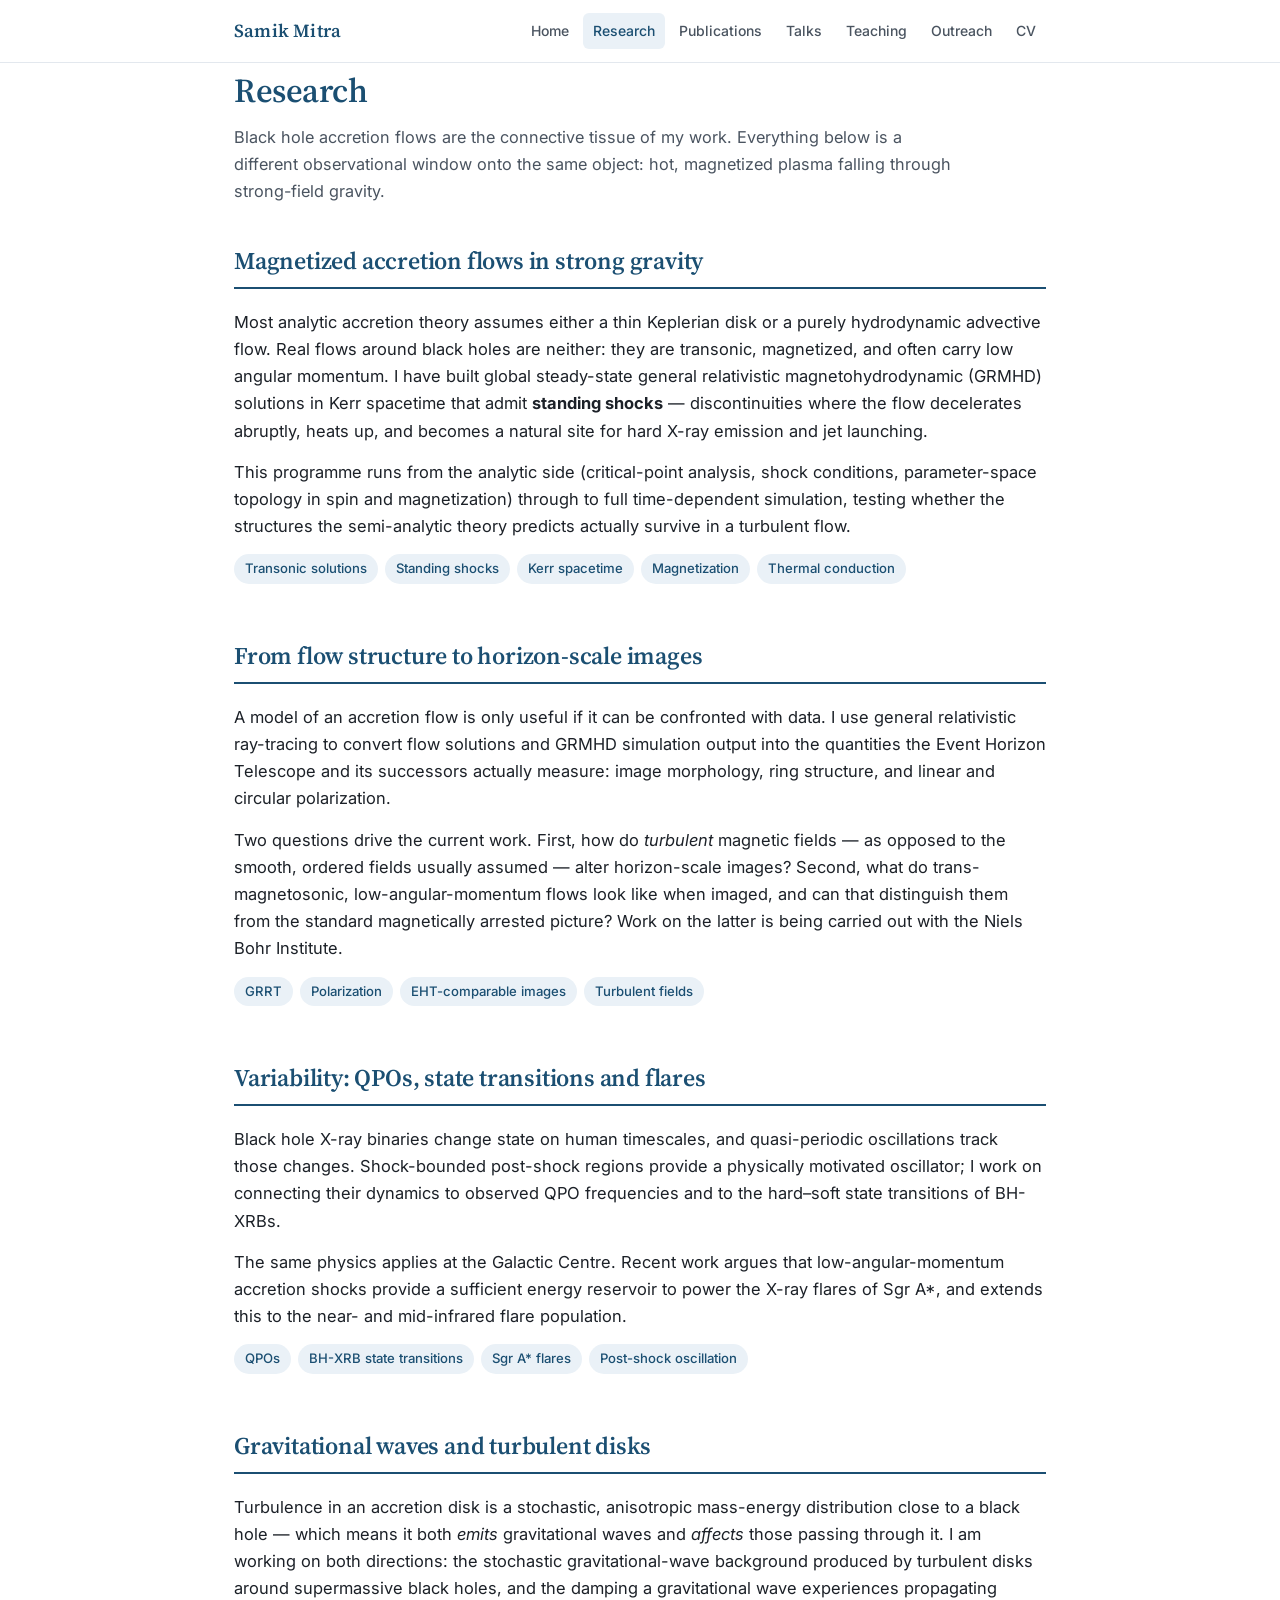
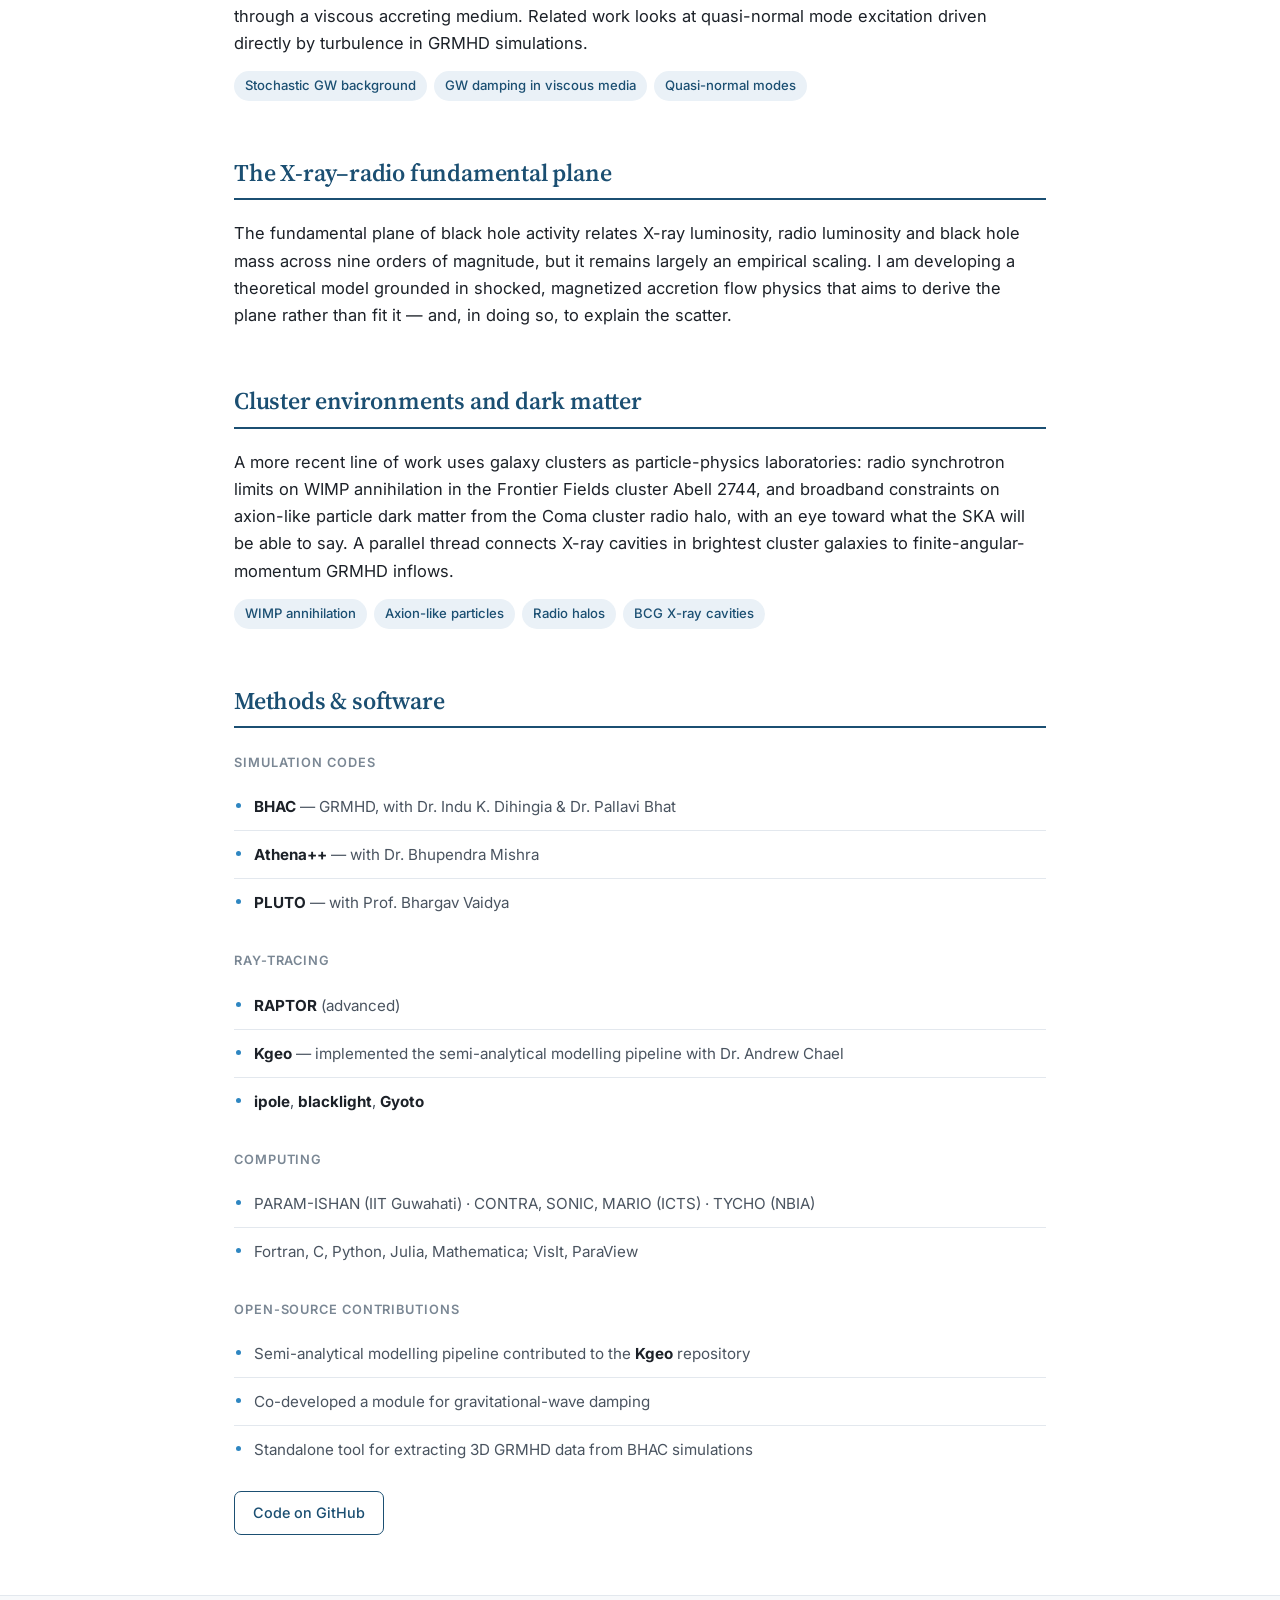
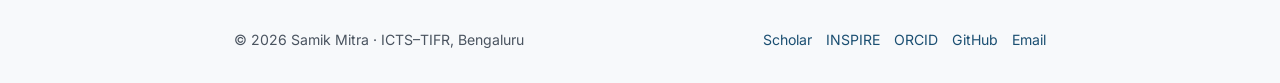
==== research.html @ 8c66abfa "Add files via upload Personal academic website" ====
<!DOCTYPE html>
<html lang="en">
<head>
<meta charset="utf-8">
<meta name="viewport" content="width=device-width, initial-scale=1">
<title>Research — Samik Mitra</title>
<meta name="description" content="Research themes: GRMHD accretion flows, shocks, QPOs, horizon-scale imaging, gravitational waves from turbulent disks, dark matter in clusters.">
<link rel="preconnect" href="https://fonts.googleapis.com">
<link rel="preconnect" href="https://fonts.gstatic.com" crossorigin>
<link href="https://fonts.googleapis.com/css2?family=Inter:wght@400;500;600&family=Source+Serif+4:opsz,wght@8..60,400;8..60,600&display=swap" rel="stylesheet">
<link rel="stylesheet" href="style.css">
</head>
<body>

<header class="site">
  <div class="wrap">
    <a class="brand" href="index.html">Samik Mitra</a>
    <nav class="site">
      <a href="index.html">Home</a>
      <a href="research.html" class="active">Research</a>
      <a href="publications.html">Publications</a>
      <a href="talks.html">Talks</a>
      <a href="teaching.html">Teaching</a>
      <a href="outreach.html">Outreach</a>
      <a href="cv/Mitra_Samik_CV.pdf">CV</a>
    </nav>
  </div>
</header>

<main class="wrap">
  <h1 class="page-title">Research</h1>
  <p class="page-intro">
    Black hole accretion flows are the connective tissue of my work. Everything below is a
    different observational window onto the same object: hot, magnetized plasma falling through
    strong-field gravity.
  </p>

  <section>
    <h2 class="ruled">Magnetized accretion flows in strong gravity</h2>
    <p>
      Most analytic accretion theory assumes either a thin Keplerian disk or a purely
      hydrodynamic advective flow. Real flows around black holes are neither: they are
      transonic, magnetized, and often carry low angular momentum. I have built global
      steady-state general relativistic magnetohydrodynamic (GRMHD) solutions in Kerr spacetime
      that admit <strong>standing shocks</strong> &mdash; discontinuities where the flow
      decelerates abruptly, heats up, and becomes a natural site for hard X-ray emission and
      jet launching.
    </p>
    <p>
      This programme runs from the analytic side (critical-point analysis, shock conditions,
      parameter-space topology in spin and magnetization) through to full time-dependent
      simulation, testing whether the structures the semi-analytic theory predicts actually
      survive in a turbulent flow.
    </p>
    <div class="chips">
      <span class="chip">Transonic solutions</span>
      <span class="chip">Standing shocks</span>
      <span class="chip">Kerr spacetime</span>
      <span class="chip">Magnetization</span>
      <span class="chip">Thermal conduction</span>
    </div>
  </section>

  <section>
    <h2 class="ruled">From flow structure to horizon-scale images</h2>
    <p>
      A model of an accretion flow is only useful if it can be confronted with data. I use
      general relativistic ray-tracing to convert flow solutions and GRMHD simulation output
      into the quantities the Event Horizon Telescope and its successors actually measure:
      image morphology, ring structure, and linear and circular polarization.
    </p>
    <p>
      Two questions drive the current work. First, how do <em>turbulent</em> magnetic fields
      &mdash; as opposed to the smooth, ordered fields usually assumed &mdash; alter horizon-scale
      images? Second, what do trans-magnetosonic, low-angular-momentum flows look like when
      imaged, and can that distinguish them from the standard magnetically arrested picture?
      Work on the latter is being carried out with the Niels Bohr Institute.
    </p>
    <div class="chips">
      <span class="chip">GRRT</span>
      <span class="chip">Polarization</span>
      <span class="chip">EHT-comparable images</span>
      <span class="chip">Turbulent fields</span>
    </div>
  </section>

  <section>
    <h2 class="ruled">Variability: QPOs, state transitions and flares</h2>
    <p>
      Black hole X-ray binaries change state on human timescales, and quasi-periodic
      oscillations track those changes. Shock-bounded post-shock regions provide a physically
      motivated oscillator; I work on connecting their dynamics to observed QPO frequencies
      and to the hard&ndash;soft state transitions of BH-XRBs.
    </p>
    <p>
      The same physics applies at the Galactic Centre. Recent work argues that
      low-angular-momentum accretion shocks provide a sufficient energy reservoir to power the
      X-ray flares of Sgr A*, and extends this to the near- and mid-infrared flare population.
    </p>
    <div class="chips">
      <span class="chip">QPOs</span>
      <span class="chip">BH-XRB state transitions</span>
      <span class="chip">Sgr A* flares</span>
      <span class="chip">Post-shock oscillation</span>
    </div>
  </section>

  <section>
    <h2 class="ruled">Gravitational waves and turbulent disks</h2>
    <p>
      Turbulence in an accretion disk is a stochastic, anisotropic mass-energy distribution
      close to a black hole &mdash; which means it both <em>emits</em> gravitational waves and
      <em>affects</em> those passing through it. I am working on both directions: the stochastic
      gravitational-wave background produced by turbulent disks around supermassive black holes,
      and the damping a gravitational wave experiences propagating through a viscous accreting
      medium. Related work looks at quasi-normal mode excitation driven directly by turbulence
      in GRMHD simulations.
    </p>
    <div class="chips">
      <span class="chip">Stochastic GW background</span>
      <span class="chip">GW damping in viscous media</span>
      <span class="chip">Quasi-normal modes</span>
    </div>
  </section>

  <section>
    <h2 class="ruled">The X-ray&ndash;radio fundamental plane</h2>
    <p>
      The fundamental plane of black hole activity relates X-ray luminosity, radio luminosity
      and black hole mass across nine orders of magnitude, but it remains largely an empirical
      scaling. I am developing a theoretical model grounded in shocked, magnetized accretion
      flow physics that aims to derive the plane rather than fit it &mdash; and, in doing so,
      to explain the scatter.
    </p>
  </section>

  <section>
    <h2 class="ruled">Cluster environments and dark matter</h2>
    <p>
      A more recent line of work uses galaxy clusters as particle-physics laboratories:
      radio synchrotron limits on WIMP annihilation in the Frontier Fields cluster Abell 2744,
      and broadband constraints on axion-like particle dark matter from the Coma cluster radio
      halo, with an eye toward what the SKA will be able to say. A parallel thread connects
      X-ray cavities in brightest cluster galaxies to finite-angular-momentum GRMHD inflows.
    </p>
    <div class="chips">
      <span class="chip">WIMP annihilation</span>
      <span class="chip">Axion-like particles</span>
      <span class="chip">Radio halos</span>
      <span class="chip">BCG X-ray cavities</span>
    </div>
  </section>

  <section>
    <h2 class="ruled">Methods &amp; software</h2>
    <h4>Simulation codes</h4>
    <ul class="plain">
      <li><strong>BHAC</strong> &mdash; GRMHD, with Dr. Indu K. Dihingia &amp; Dr. Pallavi Bhat</li>
      <li><strong>Athena++</strong> &mdash; with Dr. Bhupendra Mishra</li>
      <li><strong>PLUTO</strong> &mdash; with Prof. Bhargav Vaidya</li>
    </ul>
    <h4>Ray-tracing</h4>
    <ul class="plain">
      <li><strong>RAPTOR</strong> (advanced)</li>
      <li><strong>Kgeo</strong> &mdash; implemented the semi-analytical modelling pipeline with Dr. Andrew Chael</li>
      <li><strong>ipole</strong>, <strong>blacklight</strong>, <strong>Gyoto</strong></li>
    </ul>
    <h4>Computing</h4>
    <ul class="plain">
      <li>PARAM-ISHAN (IIT Guwahati) · CONTRA, SONIC, MARIO (ICTS) · TYCHO (NBIA)</li>
      <li>Fortran, C, Python, Julia, Mathematica; VisIt, ParaView</li>
    </ul>
    <h4>Open-source contributions</h4>
    <ul class="plain">
      <li>Semi-analytical modelling pipeline contributed to the <strong>Kgeo</strong> repository</li>
      <li>Co-developed a module for gravitational-wave damping</li>
      <li>Standalone tool for extracting 3D GRMHD data from BHAC simulations</li>
    </ul>
    <p style="margin-top:18px"><a class="btn ghost" href="https://github.com/R-0-n-Y">Code on GitHub</a></p>
  </section>

</main>

<footer class="site">
  <div class="wrap">
    <div>&copy; 2026 Samik Mitra · ICTS&ndash;TIFR, Bengaluru</div>
    <div class="fl">
      <a href="https://scholar.google.com/citations?hl=en&user=CJJ-J1IAAAAJ">Scholar</a>
      <a href="https://inspirehep.net/authors/2062596">INSPIRE</a>
      <a href="https://orcid.org/0000-0002-5730-0376">ORCID</a>
      <a href="https://github.com/R-0-n-Y">GitHub</a>
      <a href="mailto:samik.mitra@icts.res.in">Email</a>
    </div>
  </div>
</footer>

</body>
</html>
---- style.css ----
/* ============================================================
   Samik Mitra — personal academic site
   Single stylesheet. Edit colors in :root and everything follows.
   ============================================================ */

:root {
  --accent:        #1B4F72;   /* deep blue (from your CV) */
  --accent-light:  #2E86C1;
  --accent-soft:   #eaf1f7;
  --ink:           #1c2128;
  --ink-soft:      #4a5460;
  --ink-faint:     #7a8794;
  --rule:          #e3e8ee;
  --bg:            #ffffff;
  --bg-alt:        #f7f9fb;
  --maxw:          860px;
  --serif: "Source Serif 4", "Iowan Old Style", Georgia, "Times New Roman", serif;
  --sans:  "Inter", -apple-system, BlinkMacSystemFont, "Segoe UI", Helvetica, Arial, sans-serif;
}

* { box-sizing: border-box; }

html { scroll-behavior: smooth; }

body {
  margin: 0;
  background: var(--bg);
  color: var(--ink);
  font-family: var(--sans);
  font-size: 16.5px;
  line-height: 1.65;
  -webkit-font-smoothing: antialiased;
}

.wrap { max-width: var(--maxw); margin: 0 auto; padding: 0 24px; }

a { color: var(--accent); text-decoration: none; }
a:hover { text-decoration: underline; }

/* ---------- Header / nav ---------- */
header.site {
  border-bottom: 1px solid var(--rule);
  background: rgba(255,255,255,.92);
  backdrop-filter: saturate(180%) blur(8px);
  position: sticky; top: 0; z-index: 50;
}
header.site .wrap {
  display: flex; align-items: center; justify-content: space-between;
  gap: 16px; min-height: 62px; flex-wrap: wrap;
}
.brand {
  font-family: var(--serif);
  font-size: 1.15rem; font-weight: 600; color: var(--accent);
  letter-spacing: .2px; white-space: nowrap;
}
.brand:hover { text-decoration: none; }
nav.site { display: flex; gap: 4px; flex-wrap: wrap; }
nav.site a {
  color: var(--ink-soft);
  font-size: .875rem; font-weight: 500;
  padding: 6px 10px; border-radius: 6px;
}
nav.site a:hover { background: var(--accent-soft); color: var(--accent); text-decoration: none; }
nav.site a.active { color: var(--accent); background: var(--accent-soft); }

/* ---------- Hero ---------- */
.hero {
  background: linear-gradient(180deg, #0b1220 0%, #101c2e 100%);
  color: #eef3f8;
  padding: 0; position: relative; overflow: hidden;
  border-bottom: 1px solid #0b1220;
}
.hero .wrap {
  position: relative; z-index: 2;
  padding: 72px 24px 64px;
  display: grid; grid-template-columns: 1fr 260px; gap: 40px; align-items: center;
}
.hero-art { position: absolute; inset: 0; z-index: 1; opacity: .55; }
.hero-art img, .hero-art svg { width: 100%; height: 100%; object-fit: cover; }
.hero h1 {
  font-family: var(--serif);
  font-size: clamp(2rem, 5vw, 2.9rem);
  line-height: 1.12; margin: 0 0 6px; font-weight: 600; letter-spacing: -.5px;
}
.hero .role { color: #9fc4e2; font-size: 1rem; margin: 0 0 4px; font-weight: 500; }
.hero .affil { color: #b9c8d6; font-size: .93rem; margin: 0 0 18px; }
.hero p.lede { color: #d5e0ea; font-size: 1.02rem; max-width: 46em; margin: 0 0 22px; }
.hero .links { display: flex; flex-wrap: wrap; gap: 8px; }
.hero .links a {
  color: #dbe8f3; border: 1px solid rgba(255,255,255,.28);
  padding: 6px 12px; border-radius: 999px; font-size: .82rem; font-weight: 500;
  background: rgba(255,255,255,.06);
}
.hero .links a:hover { background: rgba(255,255,255,.16); text-decoration: none; }
.hero .links a.primary { background: var(--accent-light); border-color: var(--accent-light); color: #fff; }

.portrait {
  width: 100%; aspect-ratio: 1/1; border-radius: 50%;
  object-fit: cover; border: 3px solid rgba(255,255,255,.25);
  background: #1b2b40;
}
.portrait-placeholder {
  width: 100%; aspect-ratio: 1/1; border-radius: 50%;
  border: 2px dashed rgba(255,255,255,.3);
  display: grid; place-items: center; text-align: center;
  color: #8fa6bb; font-size: .74rem; padding: 20px; line-height: 1.4;
}

/* ---------- Sections ---------- */
main { padding: 48px 0 20px; }
section { margin-bottom: 52px; }
h2 {
  font-family: var(--serif); font-size: 1.5rem; font-weight: 600;
  color: var(--accent); margin: 0 0 4px; letter-spacing: -.2px;
}
h2 + .sub { color: var(--ink-faint); font-size: .88rem; margin: 0 0 20px; }
h2.ruled { border-bottom: 2px solid var(--accent); padding-bottom: 6px; margin-bottom: 20px; }
h3 {
  font-family: var(--serif); font-size: 1.12rem; font-weight: 600;
  margin: 26px 0 8px; color: var(--ink);
}
h4 { font-size: .8rem; text-transform: uppercase; letter-spacing: .9px;
     color: var(--ink-faint); margin: 24px 0 10px; font-weight: 600; }
p { margin: 0 0 14px; }

.page-title {
  font-family: var(--serif); font-size: 2.1rem; font-weight: 600;
  color: var(--accent); margin: 0 0 6px; letter-spacing: -.5px;
}
.page-intro { color: var(--ink-soft); font-size: 1.02rem; margin: 0 0 36px; max-width: 44em; }

/* ---------- Stat strip ---------- */
.stats {
  display: grid; grid-template-columns: repeat(4, 1fr); gap: 1px;
  background: var(--rule); border: 1px solid var(--rule); border-radius: 10px;
  overflow: hidden; margin: 0 0 44px;
}
.stat { background: #fff; padding: 18px 14px; text-align: center; }
.stat .n { font-family: var(--serif); font-size: 1.7rem; font-weight: 600; color: var(--accent); display: block; line-height: 1.1; }
.stat .l { font-size: .74rem; text-transform: uppercase; letter-spacing: .7px; color: var(--ink-faint); }

/* ---------- Cards ---------- */
.cards { display: grid; grid-template-columns: repeat(auto-fit, minmax(250px,1fr)); gap: 16px; }
.card {
  border: 1px solid var(--rule); border-radius: 10px; padding: 20px 20px 18px;
  background: #fff; transition: border-color .15s, box-shadow .15s;
}
.card:hover { border-color: var(--accent-light); box-shadow: 0 3px 14px rgba(27,79,114,.07); }
.card h3 { margin: 0 0 8px; font-size: 1.03rem; }
.card p { font-size: .92rem; color: var(--ink-soft); margin: 0; }

/* ---------- Timeline / entries ---------- */
.entry { padding: 14px 0; border-bottom: 1px solid var(--rule); }
.entry:last-child { border-bottom: none; }
.entry .top { display: flex; justify-content: space-between; gap: 16px; align-items: baseline; flex-wrap: wrap; }
.entry .what { font-weight: 600; color: var(--ink); }
.entry .when { color: var(--ink-faint); font-size: .84rem; white-space: nowrap; font-variant-numeric: tabular-nums; }
.entry .who { color: var(--ink-soft); font-size: .91rem; font-style: italic; }
.entry ul { margin: 8px 0 0; padding-left: 20px; }
.entry li { font-size: .93rem; color: var(--ink-soft); margin-bottom: 3px; }

/* ---------- Publications ---------- */
ol.pubs { list-style: none; counter-reset: pub; padding: 0; margin: 0; }
ol.pubs li {
  counter-increment: pub; position: relative;
  padding: 16px 0 16px 42px; border-bottom: 1px solid var(--rule);
}
ol.pubs li:last-child { border-bottom: none; }
ol.pubs li::before {
  content: counter(pub); position: absolute; left: 0; top: 17px;
  width: 27px; height: 27px; border-radius: 50%;
  background: var(--accent-soft); color: var(--accent);
  font-size: .78rem; font-weight: 600; display: grid; place-items: center;
  font-variant-numeric: tabular-nums;
}
.pub-title { font-weight: 600; color: var(--ink); display: block; margin-bottom: 3px; line-height: 1.45; }
.pub-authors { font-size: .89rem; color: var(--ink-soft); }
.pub-authors .me { color: var(--accent); font-weight: 600; }
.pub-venue { font-size: .87rem; color: var(--ink-faint); font-style: italic; }
.tag {
  display: inline-block; font-size: .68rem; text-transform: uppercase; letter-spacing: .6px;
  padding: 2px 7px; border-radius: 4px; font-weight: 600; vertical-align: 2px; margin-left: 6px;
}
.tag.first { background: var(--accent); color: #fff; }
.tag.review { background: #fdf0d5; color: #8a5b00; }
.tag.proc { background: #eef3f7; color: var(--ink-soft); }

/* ---------- Lists ---------- */
ul.plain { list-style: none; padding: 0; margin: 0; }
ul.plain > li {
  padding: 11px 0 11px 20px; border-bottom: 1px solid var(--rule);
  font-size: .95rem; position: relative; color: var(--ink-soft);
}
ul.plain > li:last-child { border-bottom: none; }
ul.plain > li::before {
  content: ""; position: absolute; left: 2px; top: 20px;
  width: 5px; height: 5px; border-radius: 50%; background: var(--accent-light);
}
ul.plain li strong, ul.plain li em { color: var(--ink); }
.meta { color: var(--ink-faint); font-size: .85rem; }

/* ---------- Callout ---------- */
.callout {
  background: var(--bg-alt); border-left: 3px solid var(--accent-light);
  padding: 16px 20px; border-radius: 0 8px 8px 0; margin: 0 0 24px;
  font-size: .94rem; color: var(--ink-soft);
}

/* ---------- Buttons ---------- */
.btn {
  display: inline-block; background: var(--accent); color: #fff;
  padding: 9px 18px; border-radius: 7px; font-size: .9rem; font-weight: 500;
}
.btn:hover { background: var(--accent-light); text-decoration: none; }
.btn.ghost { background: transparent; color: var(--accent); border: 1px solid var(--accent); }
.btn.ghost:hover { background: var(--accent-soft); }

/* ---------- Chips ---------- */
.chips { display: flex; flex-wrap: wrap; gap: 7px; margin: 10px 0 0; }
.chip {
  background: var(--accent-soft); color: var(--accent);
  padding: 4px 11px; border-radius: 999px; font-size: .82rem; font-weight: 500;
}

/* ---------- Footer ---------- */
footer.site {
  border-top: 1px solid var(--rule); background: var(--bg-alt);
  margin-top: 60px; padding: 32px 0; font-size: .88rem; color: var(--ink-soft);
}
footer.site .wrap { display: flex; justify-content: space-between; gap: 20px; flex-wrap: wrap; }
footer.site .fl { display: flex; gap: 14px; flex-wrap: wrap; }

/* ---------- Responsive ---------- */
@media (max-width: 700px) {
  .hero .wrap { grid-template-columns: 1fr; padding: 48px 24px 44px; }
  .portrait, .portrait-placeholder { max-width: 170px; }
  .stats { grid-template-columns: repeat(2, 1fr); }
  header.site .wrap { min-height: auto; padding-top: 10px; padding-bottom: 10px; }
}

@media print {
  header.site, footer.site, .hero-art { display: none; }
  body { font-size: 11pt; }
}
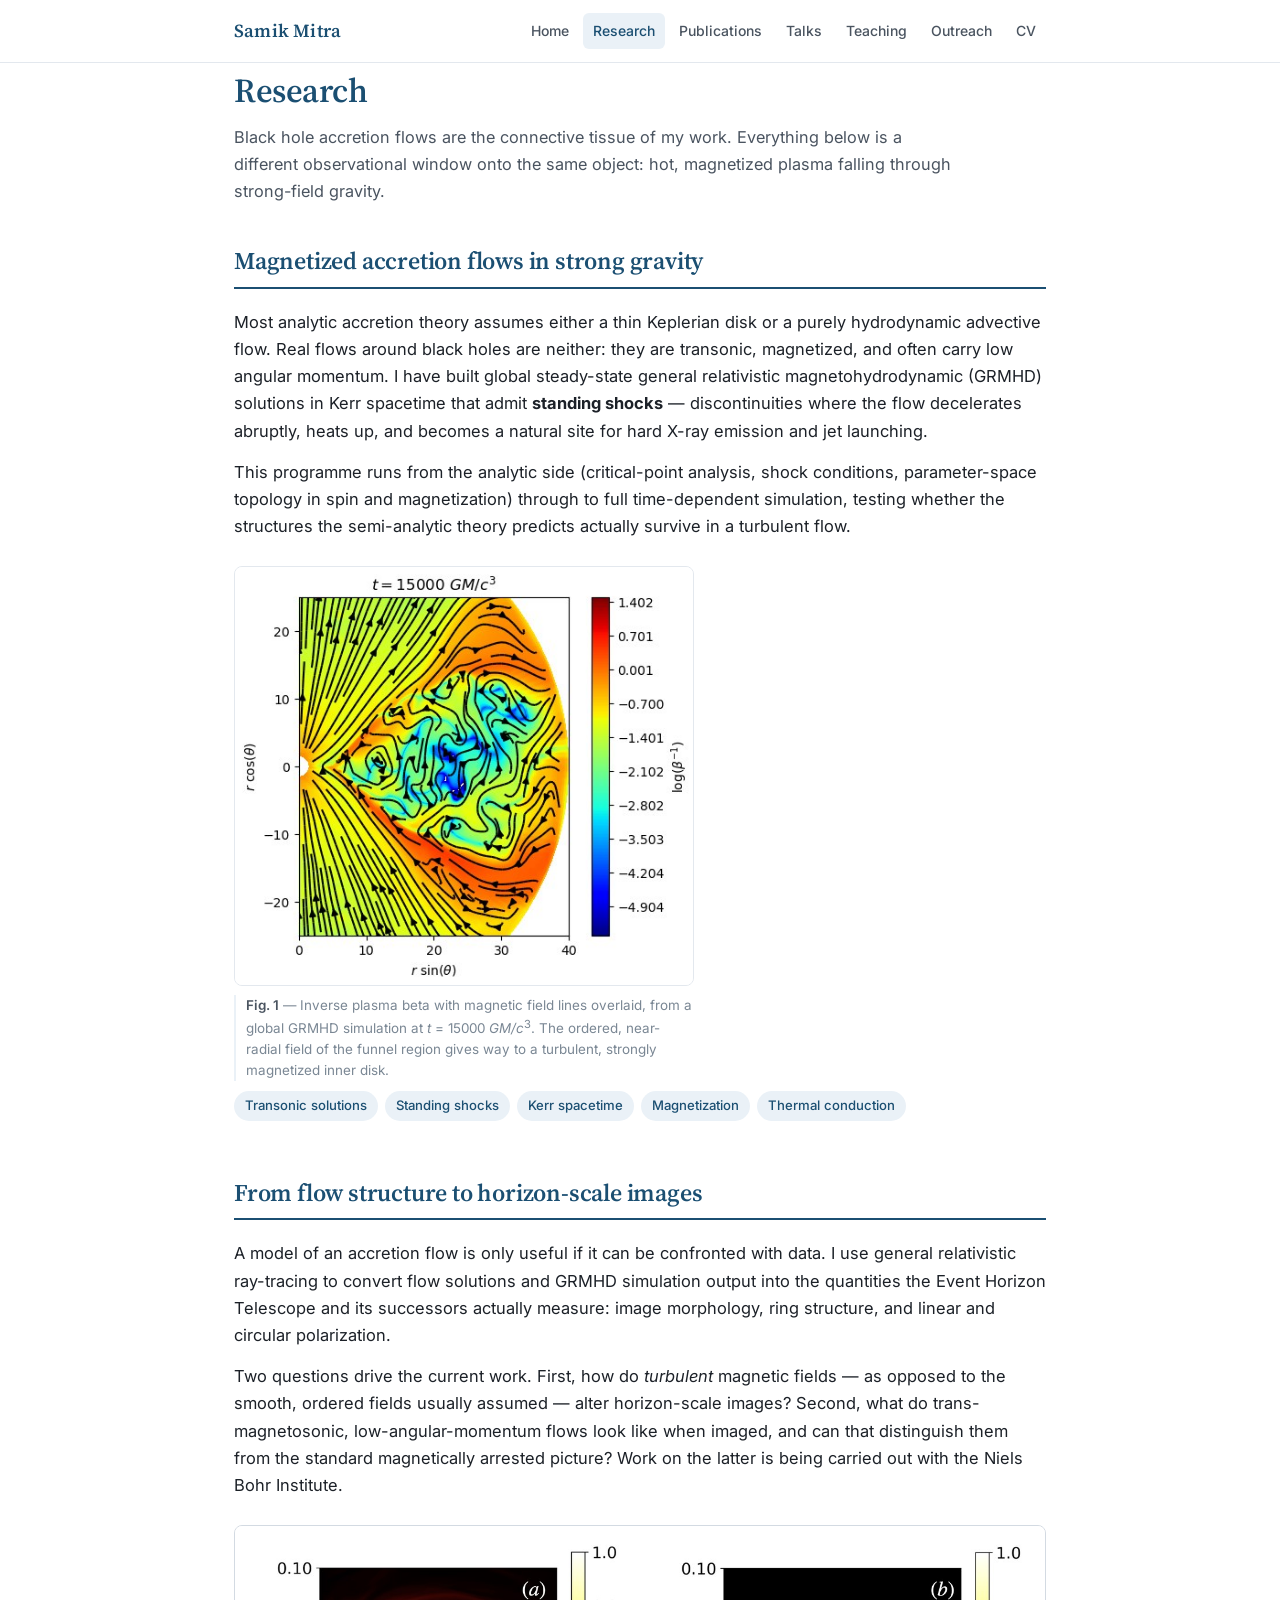
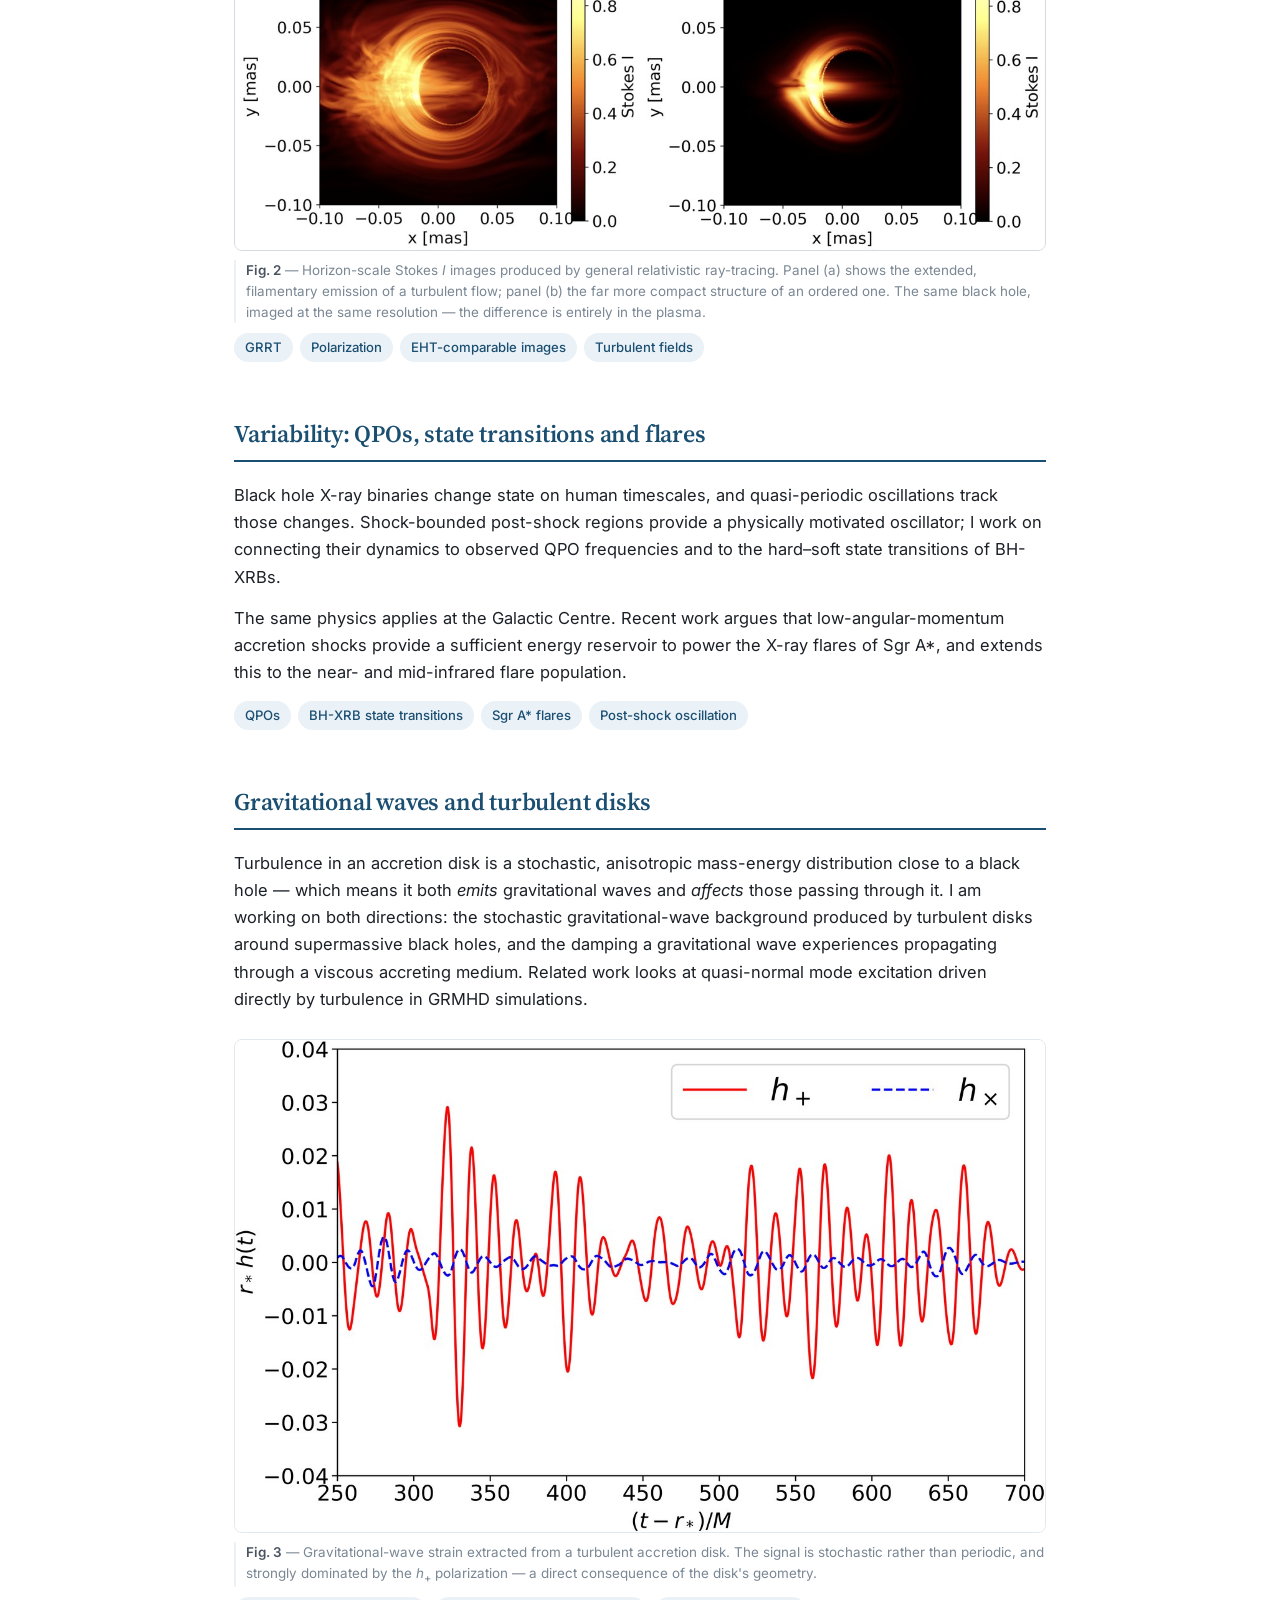
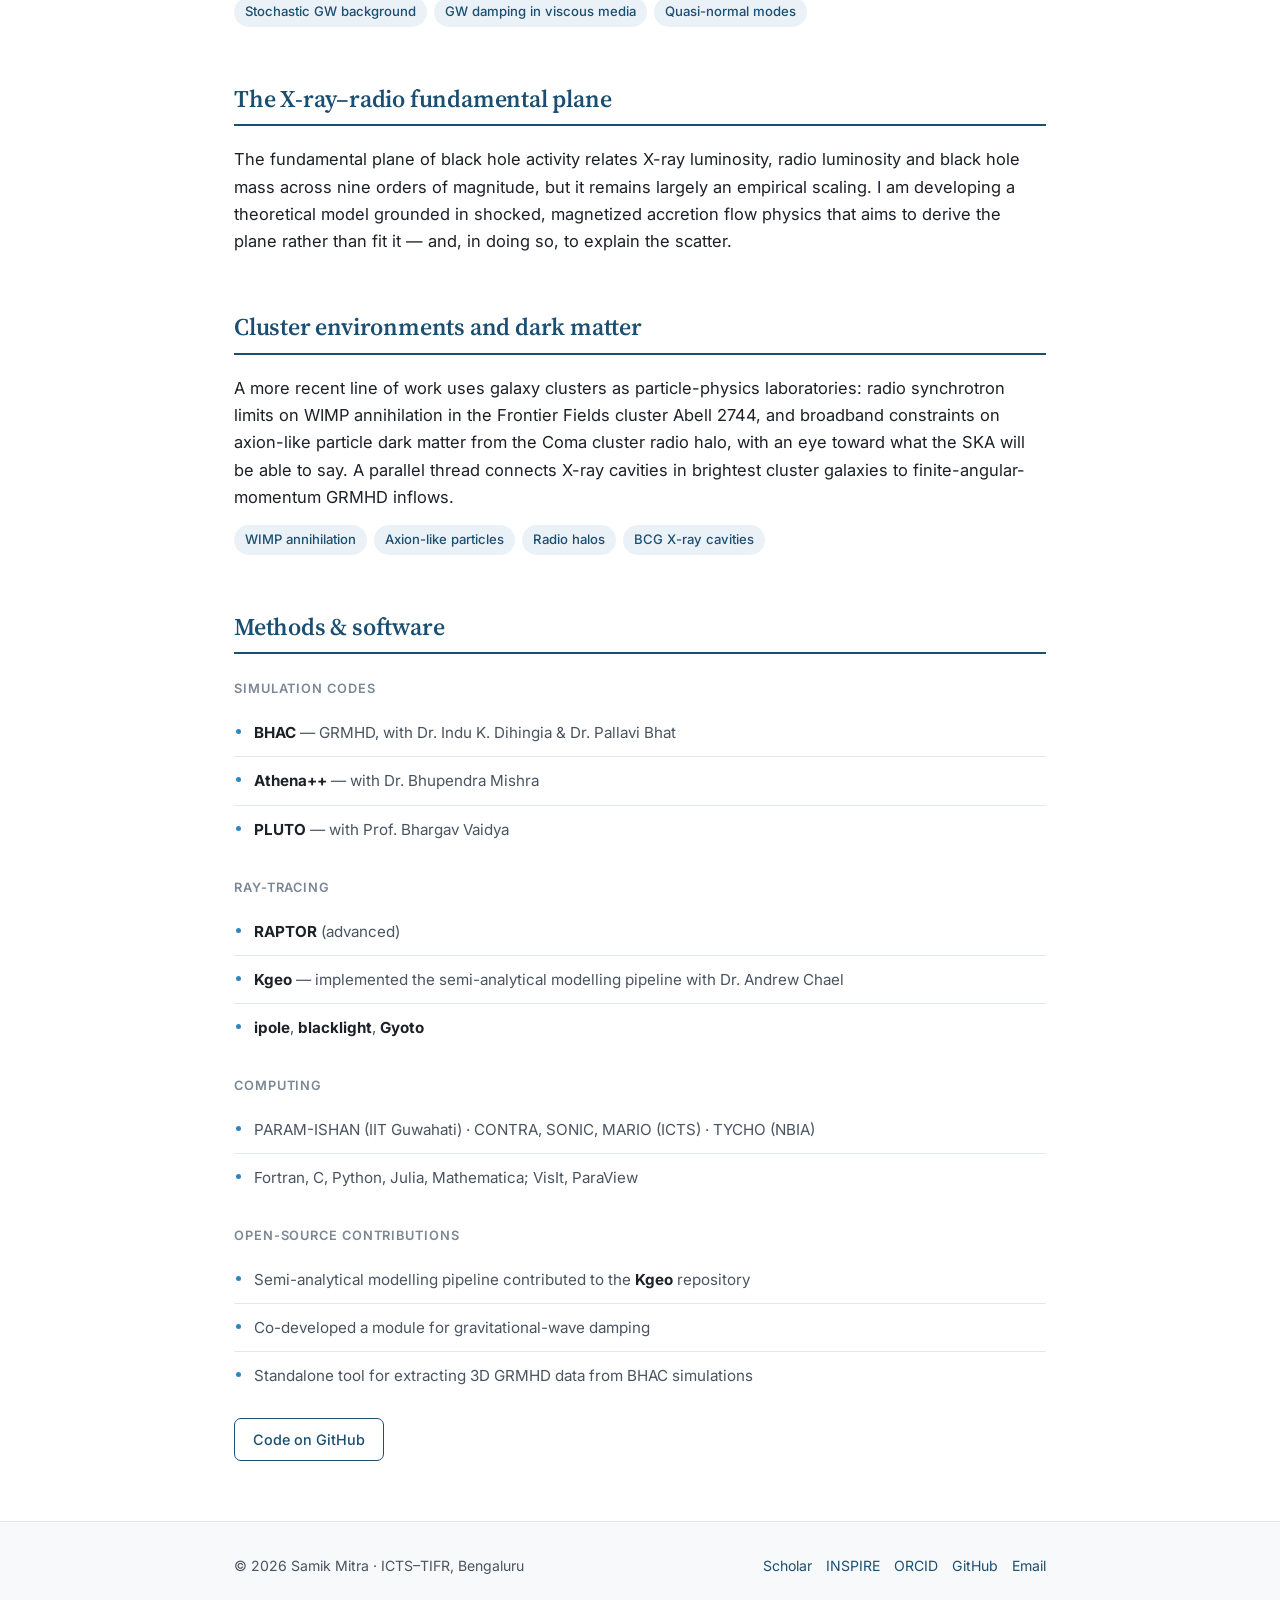
==== commit e785bd15: "Add portrait, GRRT hero image, and research figures" ====
--- a/research.html
+++ b/research.html
@@ -52,6 +52,14 @@
       simulation, testing whether the structures the semi-analytic theory predicts actually
       survive in a turbulent flow.
     </p>
+    <figure class="fig narrow">
+      <img src="assets/fig-grmhd.jpg" alt="Inverse plasma beta with magnetic field-line streamlines in a GRMHD accretion flow at t = 15000 GM/c cubed">
+      <figcaption><strong>Fig. 1</strong> — Inverse plasma beta with magnetic field lines overlaid,
+      from a global GRMHD simulation at <em>t</em> = 15000 <em>GM/c</em><sup>3</sup>. The ordered,
+      near-radial field of the funnel region gives way to a turbulent, strongly magnetized
+      inner disk.</figcaption>
+    </figure>
+
     <div class="chips">
       <span class="chip">Transonic solutions</span>
       <span class="chip">Standing shocks</span>
@@ -76,6 +84,14 @@
       imaged, and can that distinguish them from the standard magnetically arrested picture?
       Work on the latter is being carried out with the Niels Bohr Institute.
     </p>
+    <figure class="fig dark">
+      <img src="assets/fig-stokes.jpg" alt="Two horizon-scale Stokes I images: a turbulent case and a smooth, ordered case">
+      <figcaption><strong>Fig. 2</strong> — Horizon-scale Stokes <em>I</em> images produced by
+      general relativistic ray-tracing. Panel (a) shows the extended, filamentary emission of a
+      turbulent flow; panel (b) the far more compact structure of an ordered one. The same
+      black hole, imaged at the same resolution — the difference is entirely in the plasma.</figcaption>
+    </figure>
+
     <div class="chips">
       <span class="chip">GRRT</span>
       <span class="chip">Polarization</span>
@@ -116,6 +132,13 @@
       medium. Related work looks at quasi-normal mode excitation driven directly by turbulence
       in GRMHD simulations.
     </p>
+    <figure class="fig">
+      <img src="assets/fig-gw.jpg" alt="Gravitational wave strain h-plus and h-cross against retarded time from a turbulent accretion disk">
+      <figcaption><strong>Fig. 3</strong> — Gravitational-wave strain extracted from a turbulent
+      accretion disk. The signal is stochastic rather than periodic, and strongly dominated by the
+      <em>h</em><sub>+</sub> polarization — a direct consequence of the disk's geometry.</figcaption>
+    </figure>
+
     <div class="chips">
       <span class="chip">Stochastic GW background</span>
       <span class="chip">GW damping in viscous media</span>
--- a/style.css
+++ b/style.css
@@ -75,8 +75,8 @@
   padding: 72px 24px 64px;
   display: grid; grid-template-columns: 1fr 260px; gap: 40px; align-items: center;
 }
-.hero-art { position: absolute; inset: 0; z-index: 1; opacity: .55; }
-.hero-art img, .hero-art svg { width: 100%; height: 100%; object-fit: cover; }
+.hero-art { position: absolute; inset: 0; z-index: 1; opacity: .95; }
+.hero-art img, .hero-art svg { width: 100%; height: 100%; object-fit: cover; object-position: right center; }
 .hero h1 {
   font-family: var(--serif);
   font-size: clamp(2rem, 5vw, 2.9rem);
@@ -148,6 +148,23 @@
 .card:hover { border-color: var(--accent-light); box-shadow: 0 3px 14px rgba(27,79,114,.07); }
 .card h3 { margin: 0 0 8px; font-size: 1.03rem; }
 .card p { font-size: .92rem; color: var(--ink-soft); margin: 0; }
+
+/* ---------- Figures ---------- */
+figure.fig {
+  margin: 26px 0 8px; padding: 0;
+}
+figure.fig img {
+  display: block; width: 100%; height: auto;
+  border: 1px solid var(--rule); border-radius: 8px; background: #fff;
+}
+figure.fig.dark img { background: #000; border-color: #d3dae2; }
+figure.fig.narrow { max-width: 460px; }
+figure.fig figcaption {
+  font-size: .84rem; color: var(--ink-faint); line-height: 1.55;
+  margin-top: 9px; padding-left: 2px; border-left: 2px solid var(--accent-soft);
+  padding-left: 10px;
+}
+figure.fig figcaption strong { color: var(--ink-soft); font-weight: 600; }
 
 /* ---------- Timeline / entries ---------- */
 .entry { padding: 14px 0; border-bottom: 1px solid var(--rule); }
